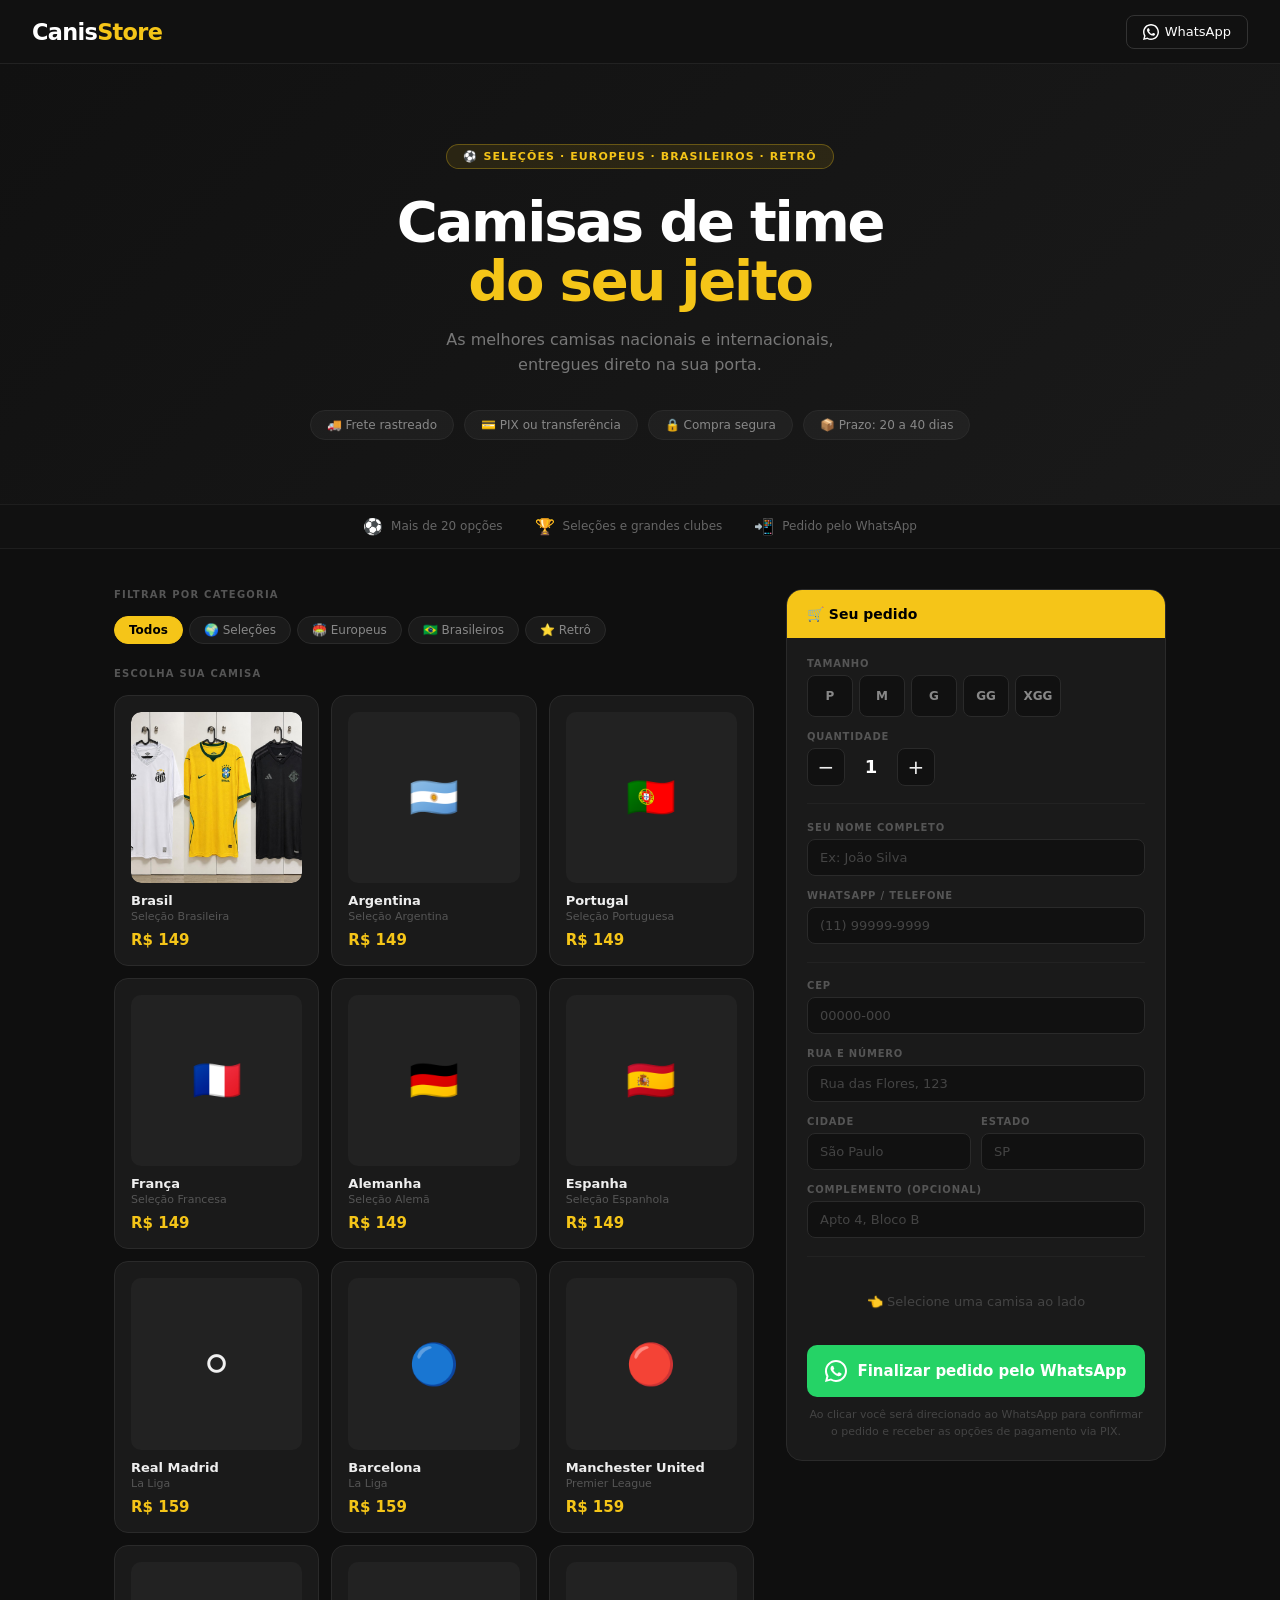
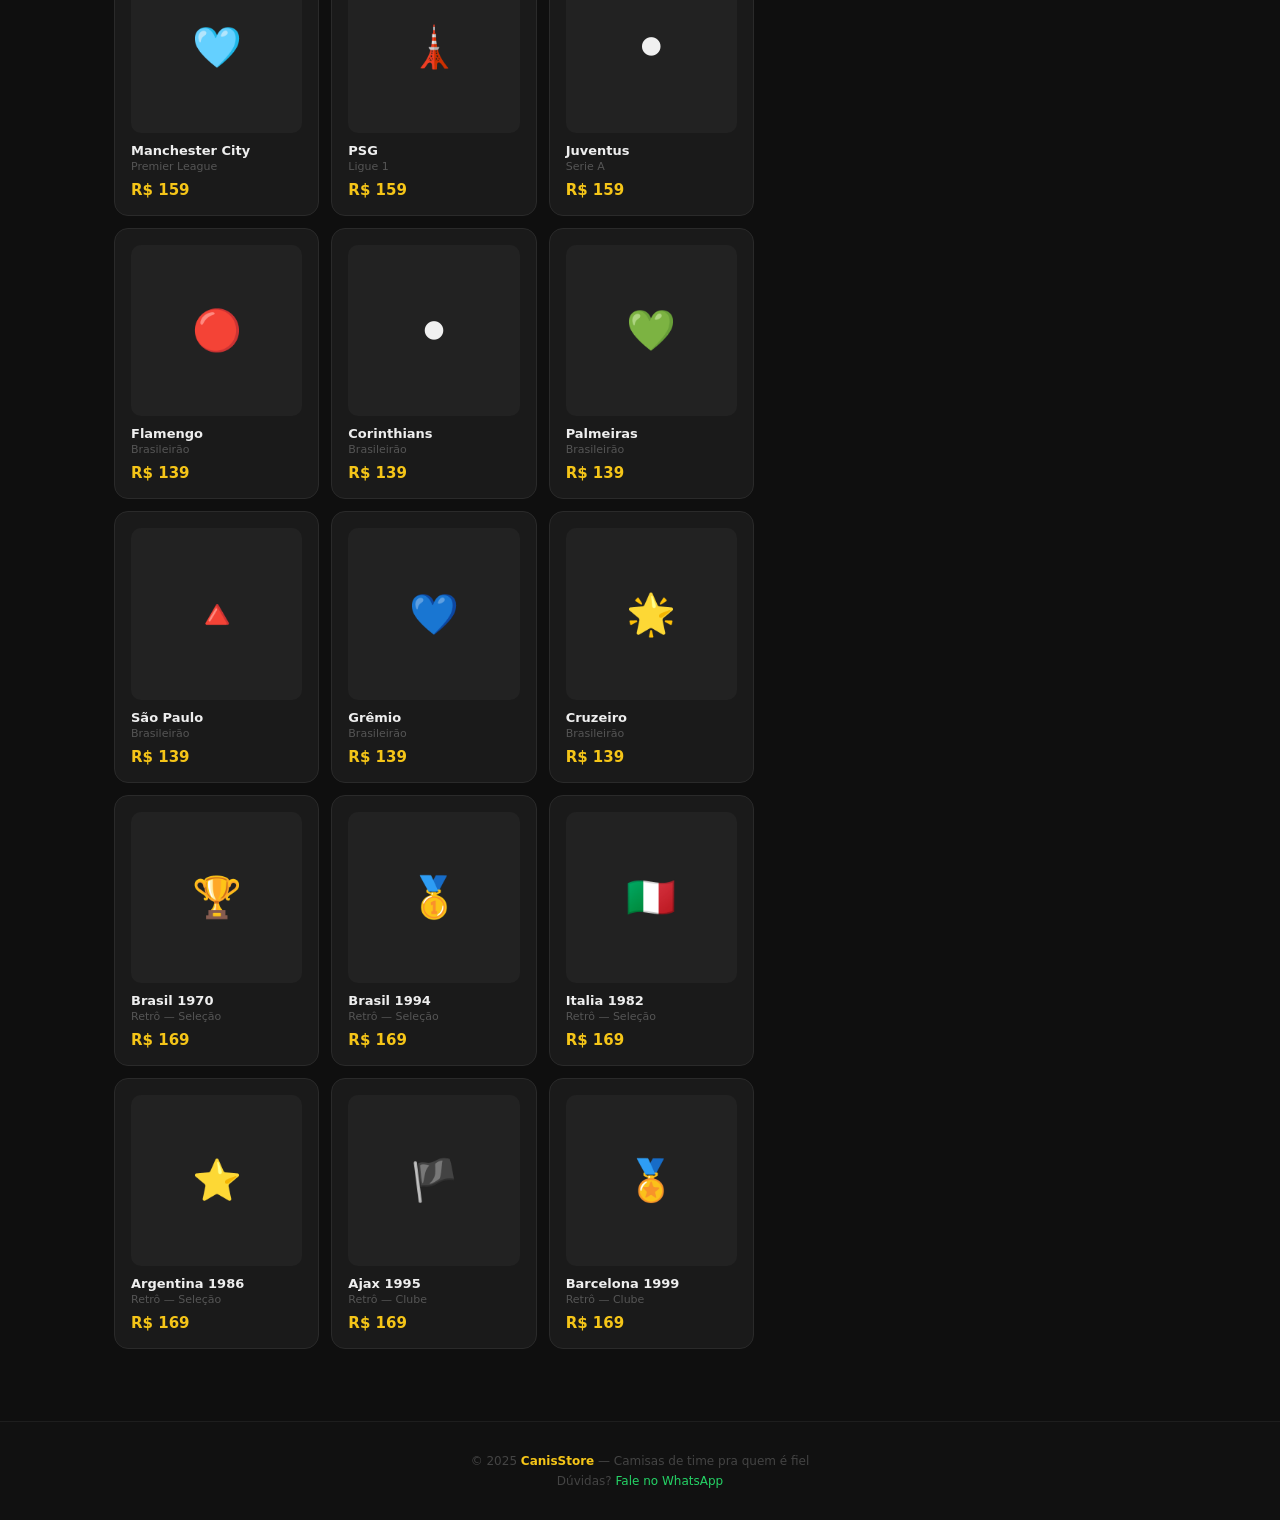
==== files/index.html @ b9d36388 "Add files via upload" ====
<!DOCTYPE html>
<html lang="pt-BR">
<head>
  <meta charset="UTF-8">
  <meta name="viewport" content="width=device-width, initial-scale=1.0">

  <!-- ✏️ TÍTULO DA PÁGINA (aparece na aba do navegador) -->
  <title>CanisStore — Camisas de Time</title>

  <link rel="stylesheet" href="style.css">
</head>
<body>

  <!-- ══════════════════════════════════════════════════════
       HEADER
       ✏️ Edite o nome da loja no .logo
  ══════════════════════════════════════════════════════ -->
  <header>
    <div class="logo">Canis<span>Store</span></div>
    <div class="header-right">
      <a class="cart-btn" href="https://wa.me/5511999999999" target="_blank">
        <!-- ✏️ Troque o número acima pelo seu WhatsApp -->
        <svg width="16" height="16" viewBox="0 0 24 24" fill="currentColor">
          <path d="M17.472 14.382c-.297-.149-1.758-.867-2.03-.967-.273-.099-.471-.148-.67.15-.197.297-.767.966-.94 1.164-.173.199-.347.223-.644.075-.297-.15-1.255-.463-2.39-1.475-.883-.788-1.48-1.761-1.653-2.059-.173-.297-.018-.458.13-.606.134-.133.298-.347.446-.52.149-.174.198-.298.298-.497.099-.198.05-.371-.025-.52-.075-.149-.669-1.612-.916-2.207-.242-.579-.487-.5-.669-.51-.173-.008-.371-.01-.57-.01-.198 0-.52.074-.792.372-.272.297-1.04 1.016-1.04 2.479 0 1.462 1.065 2.875 1.213 3.074.149.198 2.096 3.2 5.077 4.487.709.306 1.262.489 1.694.625.712.227 1.36.195 1.871.118.571-.085 1.758-.719 2.006-1.413.248-.694.248-1.289.173-1.413-.074-.124-.272-.198-.57-.347z"/>
          <path d="M12 0C5.373 0 0 5.373 0 12c0 2.123.554 4.122 1.524 5.855L0 24l6.335-1.54A11.945 11.945 0 0012 24c6.627 0 12-5.373 12-12S18.627 0 12 0zm0 21.818a9.8 9.8 0 01-5.007-1.375l-.36-.214-3.73.978.994-3.633-.235-.374A9.795 9.795 0 012.182 12C2.182 6.57 6.57 2.182 12 2.182S21.818 6.57 21.818 12 17.43 21.818 12 21.818z"/>
        </svg>
        WhatsApp
      </a>
    </div>
  </header>


  <!-- ══════════════════════════════════════════════════════
       HERO
       ✏️ Edite o título, subtítulo e os pills abaixo
  ══════════════════════════════════════════════════════ -->
  <section class="hero">
    <div class="hero-badge">⚽ Seleções · Europeus · Brasileiros · Retrô</div>
    <h1>Camisas de time<br><em>do seu jeito</em></h1>
    <p>As melhores camisas nacionais e internacionais, entregues direto na sua porta.</p>
    <div class="hero-pills">
      <div class="pill">🚚 Frete rastreado</div>
      <div class="pill">💳 PIX ou transferência</div>
      <div class="pill">🔒 Compra segura</div>
      <div class="pill">📦 Prazo: 20 a 40 dias</div>
    </div>
  </section>


  <!-- ══════════════════════════════════════════════════════
       INFO BAR
       ✏️ Edite os itens de destaque
  ══════════════════════════════════════════════════════ -->
  <div class="info-bar">
    <div class="info-item"><span class="icon">⚽</span> Mais de 20 opções</div>
    <div class="info-item"><span class="icon">🏆</span> Seleções e grandes clubes</div>
    <div class="info-item"><span class="icon">📲</span> Pedido pelo WhatsApp</div>
  </div>


  <!-- ══════════════════════════════════════════════════════
       MAIN — catálogo + formulário
  ══════════════════════════════════════════════════════ -->
  <div class="main">

    <!-- COLUNA ESQUERDA: catálogo -->
    <div class="catalog-col">

      <div class="section-label">Filtrar por categoria</div>
      <div class="filters">
        <button class="filter-btn active" onclick="filtrar('todos', this)">Todos</button>
        <button class="filter-btn" onclick="filtrar('selecao', this)">🌍 Seleções</button>
        <button class="filter-btn" onclick="filtrar('europeu', this)">🏟️ Europeus</button>
        <button class="filter-btn" onclick="filtrar('brasileiro', this)">🇧🇷 Brasileiros</button>
        <button class="filter-btn" onclick="filtrar('retro', this)">⭐ Retrô</button>
      </div>

      <div class="section-label">Escolha sua camisa</div>
      <div class="catalog" id="catalog">
        <!-- produtos renderizados pelo script.js -->
      </div>

    </div>

    <!-- COLUNA DIREITA: pedido -->
    <div class="sidebar">
      <div class="order-box" id="order-box">
        <div class="order-header">🛒 Seu pedido</div>
        <div class="order-body">

          <!-- notice produto selecionado -->
          <div class="selected-notice" id="selected-notice"></div>

          <!-- tamanho -->
          <div class="field">
            <label>Tamanho</label>
            <div class="sizes">
              <button class="size-btn" onclick="escolherTamanho('P', this)">P</button>
              <button class="size-btn" onclick="escolherTamanho('M', this)">M</button>
              <button class="size-btn" onclick="escolherTamanho('G', this)">G</button>
              <button class="size-btn" onclick="escolherTamanho('GG', this)">GG</button>
              <button class="size-btn" onclick="escolherTamanho('XGG', this)">XGG</button>
            </div>
          </div>

          <!-- quantidade -->
          <div class="field">
            <label>Quantidade</label>
            <div class="qty-row">
              <button class="qty-btn" onclick="mudarQtd(-1)">−</button>
              <span class="qty-num" id="qty-num">1</span>
              <button class="qty-btn" onclick="mudarQtd(1)">+</button>
            </div>
          </div>

          <div class="divider"></div>

          <!-- dados pessoais -->
          <div class="field">
            <label>Seu nome completo</label>
            <input type="text" id="nome" placeholder="Ex: João Silva">
          </div>

          <div class="field">
            <label>WhatsApp / Telefone</label>
            <input type="text" id="telefone" placeholder="(11) 99999-9999">
          </div>

          <div class="divider"></div>

          <!-- endereço -->
          <div class="field">
            <label>CEP</label>
            <input type="text" id="cep" placeholder="00000-000">
          </div>

          <div class="field">
            <label>Rua e número</label>
            <input type="text" id="rua" placeholder="Rua das Flores, 123">
          </div>

          <div class="field field-row">
            <div>
              <label>Cidade</label>
              <input type="text" id="cidade" placeholder="São Paulo">
            </div>
            <div>
              <label>Estado</label>
              <input type="text" id="estado" placeholder="SP">
            </div>
          </div>

          <div class="field">
            <label>Complemento (opcional)</label>
            <input type="text" id="complemento" placeholder="Apto 4, Bloco B">
          </div>

          <div class="divider"></div>

          <!-- resumo -->
          <div id="resumo">
            <div class="summary-empty">👈 Selecione uma camisa ao lado</div>
          </div>

          <!-- botão whatsapp -->
          <button class="whatsapp-btn" onclick="enviarWhatsApp()">
            <svg viewBox="0 0 24 24">
              <path d="M17.472 14.382c-.297-.149-1.758-.867-2.03-.967-.273-.099-.471-.148-.67.15-.197.297-.767.966-.94 1.164-.173.199-.347.223-.644.075-.297-.15-1.255-.463-2.39-1.475-.883-.788-1.48-1.761-1.653-2.059-.173-.297-.018-.458.13-.606.134-.133.298-.347.446-.52.149-.174.198-.298.298-.497.099-.198.05-.371-.025-.52-.075-.149-.669-1.612-.916-2.207-.242-.579-.487-.5-.669-.51-.173-.008-.371-.01-.57-.01-.198 0-.52.074-.792.372-.272.297-1.04 1.016-1.04 2.479 0 1.462 1.065 2.875 1.213 3.074.149.198 2.096 3.2 5.077 4.487.709.306 1.262.489 1.694.625.712.227 1.36.195 1.871.118.571-.085 1.758-.719 2.006-1.413.248-.694.248-1.289.173-1.413-.074-.124-.272-.198-.57-.347z"/>
              <path d="M12 0C5.373 0 0 5.373 0 12c0 2.123.554 4.122 1.524 5.855L0 24l6.335-1.54A11.945 11.945 0 0012 24c6.627 0 12-5.373 12-12S18.627 0 12 0zm0 21.818a9.8 9.8 0 01-5.007-1.375l-.36-.214-3.73.978.994-3.633-.235-.374A9.795 9.795 0 012.182 12C2.182 6.57 6.57 2.182 12 2.182S21.818 6.57 21.818 12 17.43 21.818 12 21.818z"/>
            </svg>
            Finalizar pedido pelo WhatsApp
          </button>

          <p class="disclaimer">
            Ao clicar você será direcionado ao WhatsApp para confirmar o pedido e receber as opções de pagamento via PIX.
          </p>

        </div>
      </div>
    </div>

  </div><!-- /main -->


  <!-- ══════════════════════════════════════════════════════
       FOOTER
       ✏️ Edite o nome e o número do WhatsApp
  ══════════════════════════════════════════════════════ -->
  <footer>
    <p>© 2025 <strong>CanisStore</strong> — Camisas de time pra quem é fiel</p>
    <p style="margin-top: 6px;">
      Dúvidas? <a href="https://wa.me/5511999999999" target="_blank">Fale no WhatsApp</a>
      <!-- ✏️ Troque o número acima pelo seu -->
    </p>
  </footer>

  <script src="script.js"></script>
</body>
</html>
---- files/style.css ----
/* ============================================================
   LOJA DE CAMISAS — style.css
   ============================================================ */

/* ── RESET & BASE ── */
*, *::before, *::after { box-sizing: border-box; margin: 0; padding: 0; }

body {
  font-family: 'Segoe UI', system-ui, -apple-system, sans-serif;
  background: #0f0f0f;
  color: #f0f0f0;
  min-height: 100vh;
}

a { text-decoration: none; color: inherit; }

/* ── HEADER ── */
header {
  background: #111;
  border-bottom: 1px solid #222;
  padding: 0 2rem;
  height: 64px;
  display: flex;
  align-items: center;
  justify-content: space-between;
  position: sticky;
  top: 0;
  z-index: 100;
}

.logo {
  font-size: 1.4rem;
  font-weight: 800;
  letter-spacing: -0.03em;
  color: #fff;
}

.logo span {
  /* ── COR DO DESTAQUE DO LOGO ── */
  color: #f5c518;
}

.header-right {
  display: flex;
  align-items: center;
  gap: 1rem;
}

.cart-btn {
  background: none;
  border: 1px solid #333;
  color: #fff;
  padding: 8px 16px;
  border-radius: 8px;
  font-size: 13px;
  cursor: pointer;
  display: flex;
  align-items: center;
  gap: 6px;
  font-family: inherit;
  transition: border-color 0.15s;
}
.cart-btn:hover { border-color: #555; }

.cart-count {
  background: #f5c518;
  color: #000;
  font-size: 11px;
  font-weight: 700;
  width: 18px;
  height: 18px;
  border-radius: 50%;
  display: flex;
  align-items: center;
  justify-content: center;
}

/* ── HERO ── */
.hero {
  /* ── COR DO FUNDO DO HERO ── */
  background: linear-gradient(135deg, #111 0%, #1a1a1a 100%);
  padding: 5rem 2rem 4rem;
  text-align: center;
  border-bottom: 1px solid #1e1e1e;
}

.hero-badge {
  display: inline-block;
  background: rgba(245, 197, 24, 0.1);
  border: 1px solid rgba(245, 197, 24, 0.3);
  color: #f5c518;
  font-size: 11px;
  font-weight: 700;
  padding: 5px 16px;
  border-radius: 20px;
  letter-spacing: 0.1em;
  text-transform: uppercase;
  margin-bottom: 1.5rem;
}

.hero h1 {
  font-size: clamp(2rem, 5vw, 3.5rem);
  font-weight: 900;
  line-height: 1.05;
  letter-spacing: -0.04em;
  margin-bottom: 1rem;
  color: #fff;
}

.hero h1 em {
  font-style: normal;
  /* ── COR DO DESTAQUE DO TÍTULO ── */
  color: #f5c518;
}

.hero p {
  color: #777;
  font-size: 1rem;
  max-width: 420px;
  margin: 0 auto 2rem;
  line-height: 1.6;
}

.hero-pills {
  display: flex;
  gap: 10px;
  justify-content: center;
  flex-wrap: wrap;
}

.pill {
  background: rgba(255,255,255,0.04);
  border: 1px solid #2a2a2a;
  color: #888;
  font-size: 12px;
  padding: 7px 16px;
  border-radius: 20px;
}

/* ── INFO BAR ── */
.info-bar {
  background: #111;
  border-bottom: 1px solid #1e1e1e;
  padding: 0.75rem 2rem;
  display: flex;
  gap: 2rem;
  justify-content: center;
  flex-wrap: wrap;
}

.info-item {
  display: flex;
  align-items: center;
  gap: 8px;
  font-size: 12px;
  color: #666;
  font-weight: 500;
}

.info-item .icon { font-size: 1rem; }

/* ── MAIN LAYOUT ── */
.main {
  max-width: 1100px;
  margin: 0 auto;
  padding: 2.5rem 1.5rem;
  display: grid;
  grid-template-columns: 1fr 380px;
  gap: 2rem;
  align-items: start;
}

@media (max-width: 820px) {
  .main {
    grid-template-columns: 1fr;
  }
  .sidebar {
    order: -1;
  }
}

/* ── SECTION LABEL ── */
.section-label {
  font-size: 10px;
  font-weight: 700;
  color: #555;
  letter-spacing: 0.12em;
  text-transform: uppercase;
  margin-bottom: 1rem;
}

/* ── FILTROS ── */
.filters {
  display: flex;
  gap: 6px;
  flex-wrap: wrap;
  margin-bottom: 1.5rem;
}

.filter-btn {
  background: #1a1a1a;
  border: 1px solid #2a2a2a;
  color: #888;
  font-size: 12px;
  font-weight: 500;
  padding: 6px 14px;
  border-radius: 20px;
  cursor: pointer;
  font-family: inherit;
  transition: all 0.15s;
}

.filter-btn:hover { border-color: #444; color: #ccc; }

.filter-btn.active {
  background: #f5c518;
  color: #000;
  border-color: #f5c518;
  font-weight: 700;
}

/* ── CATÁLOGO ── */
.catalog {
  display: grid;
  grid-template-columns: repeat(auto-fill, minmax(160px, 1fr));
  gap: 12px;
}

.shirt-card {
  background: #1a1a1a;
  border: 1px solid #2a2a2a;
  border-radius: 14px;
  padding: 1rem;
  cursor: pointer;
  transition: all 0.15s;
  position: relative;
  user-select: none;
}

.shirt-card:hover {
  border-color: #444;
  transform: translateY(-2px);
  box-shadow: 0 8px 24px rgba(0,0,0,0.4);
}

.shirt-card.selected {
  border: 2px solid #f5c518;
  background: #1e1c14;
}

.shirt-img {
  width: 100%;
  aspect-ratio: 1;
  border-radius: 10px;
  overflow: hidden;
  background: #222;
  margin-bottom: 10px;
  display: flex;
  align-items: center;
  justify-content: center;
  font-size: 2.5rem;
}

.shirt-img img {
  width: 100%;
  height: 100%;
  object-fit: cover;
  border-radius: 10px;
  display: block;
}

.check-badge {
  position: absolute;
  top: 10px;
  right: 10px;
  background: #f5c518;
  color: #000;
  width: 22px;
  height: 22px;
  border-radius: 50%;
  font-size: 12px;
  font-weight: 700;
  display: none;
  align-items: center;
  justify-content: center;
}

.shirt-card.selected .check-badge {
  display: flex;
}

.shirt-name {
  font-size: 13px;
  font-weight: 700;
  color: #eee;
  margin-bottom: 2px;
}

.shirt-league {
  font-size: 11px;
  color: #555;
  margin-bottom: 8px;
}

.shirt-price {
  font-size: 15px;
  font-weight: 800;
  color: #f5c518;
}

/* ── SIDEBAR ── */
.sidebar {
  position: sticky;
  top: 80px;
}

.order-box {
  background: #1a1a1a;
  border: 1px solid #2a2a2a;
  border-radius: 16px;
  overflow: hidden;
}

.order-header {
  background: #f5c518;
  color: #000;
  padding: 1rem 1.25rem;
  font-size: 14px;
  font-weight: 800;
  display: flex;
  align-items: center;
  gap: 8px;
}

.order-body { padding: 1.25rem; }

/* ── FORM ── */
.field {
  margin-bottom: 14px;
}

.field label {
  display: block;
  font-size: 10px;
  font-weight: 700;
  color: #555;
  text-transform: uppercase;
  letter-spacing: 0.08em;
  margin-bottom: 6px;
}

.field input {
  width: 100%;
  padding: 10px 12px;
  background: #111;
  border: 1px solid #2a2a2a;
  border-radius: 8px;
  color: #eee;
  font-size: 13px;
  font-family: inherit;
  transition: border-color 0.15s;
}

.field input:focus {
  outline: none;
  border-color: #f5c518;
}

.field input::placeholder { color: #444; }

.field-row {
  display: grid;
  grid-template-columns: 1fr 1fr;
  gap: 10px;
}

/* ── TAMANHOS ── */
.sizes {
  display: flex;
  gap: 6px;
  flex-wrap: wrap;
}

.size-btn {
  background: #111;
  border: 1px solid #2a2a2a;
  color: #888;
  font-size: 12px;
  font-weight: 700;
  width: 46px;
  height: 42px;
  border-radius: 8px;
  cursor: pointer;
  font-family: inherit;
  transition: all 0.15s;
  display: flex;
  align-items: center;
  justify-content: center;
}

.size-btn:hover { border-color: #555; color: #ccc; }

.size-btn.active {
  background: #f5c518;
  color: #000;
  border-color: #f5c518;
}

/* ── QUANTIDADE ── */
.qty-row {
  display: flex;
  align-items: center;
  gap: 14px;
}

.qty-btn {
  background: #111;
  border: 1px solid #2a2a2a;
  color: #eee;
  width: 38px;
  height: 38px;
  border-radius: 8px;
  font-size: 20px;
  cursor: pointer;
  font-family: inherit;
  display: flex;
  align-items: center;
  justify-content: center;
  transition: all 0.15s;
  line-height: 1;
}

.qty-btn:hover { border-color: #555; }

.qty-num {
  font-size: 18px;
  font-weight: 700;
  min-width: 24px;
  text-align: center;
  color: #fff;
}

/* ── DIVIDER ── */
.divider {
  height: 1px;
  background: #222;
  margin: 1.1rem 0;
}

/* ── RESUMO ── */
.summary-empty {
  text-align: center;
  color: #444;
  font-size: 13px;
  padding: 1.25rem 0;
}

.summary-row {
  display: flex;
  justify-content: space-between;
  align-items: center;
  font-size: 13px;
  color: #666;
  margin-bottom: 8px;
}

.summary-row span:last-child { color: #aaa; }

.summary-row.total {
  font-size: 16px;
  font-weight: 800;
  color: #fff;
  border-top: 1px solid #222;
  padding-top: 10px;
  margin-top: 6px;
}

.summary-row.total span:last-child { color: #f5c518; }

/* ── BOTÃO WHATSAPP ── */
.whatsapp-btn {
  width: 100%;
  padding: 15px;
  background: #25D366;
  color: #fff;
  border: none;
  border-radius: 10px;
  font-size: 15px;
  font-weight: 700;
  cursor: pointer;
  font-family: inherit;
  display: flex;
  align-items: center;
  justify-content: center;
  gap: 10px;
  transition: all 0.15s;
  margin-top: 1rem;
}

.whatsapp-btn:hover { background: #1ebe5d; }
.whatsapp-btn:active { transform: scale(0.98); }

.whatsapp-btn svg {
  width: 22px;
  height: 22px;
  fill: #fff;
  flex-shrink: 0;
}

.disclaimer {
  font-size: 11px;
  color: #444;
  text-align: center;
  margin-top: 10px;
  line-height: 1.5;
}

/* ── NOTICE PRODUTO SELECIONADO ── */
.selected-notice {
  background: rgba(245, 197, 24, 0.08);
  border: 1px solid rgba(245, 197, 24, 0.2);
  border-radius: 8px;
  padding: 10px 12px;
  font-size: 12px;
  color: #f5c518;
  margin-bottom: 1rem;
  display: none;
}

.selected-notice.visible { display: block; }

/* ── FOOTER ── */
footer {
  background: #111;
  border-top: 1px solid #1e1e1e;
  padding: 2rem;
  text-align: center;
  color: #444;
  font-size: 12px;
  margin-top: 2rem;
}

footer strong { color: #f5c518; }

footer a { color: #25D366; }
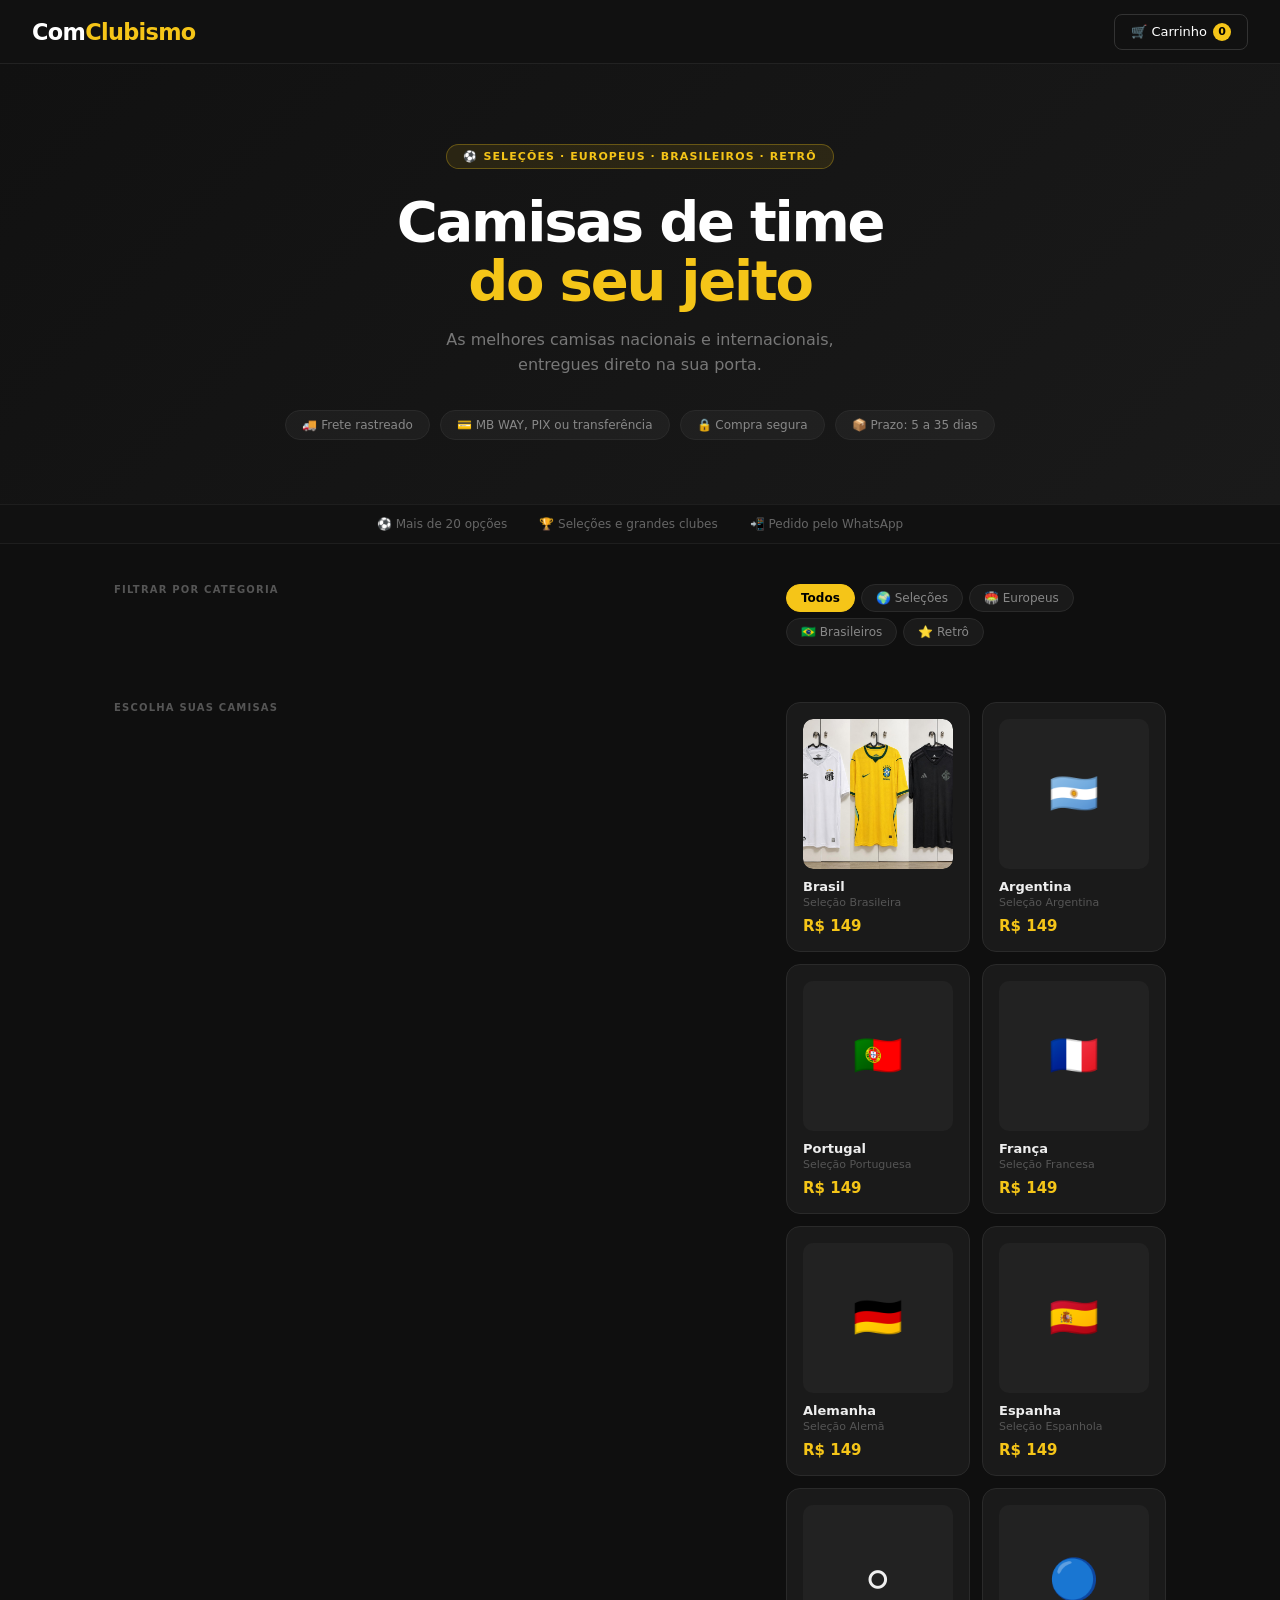
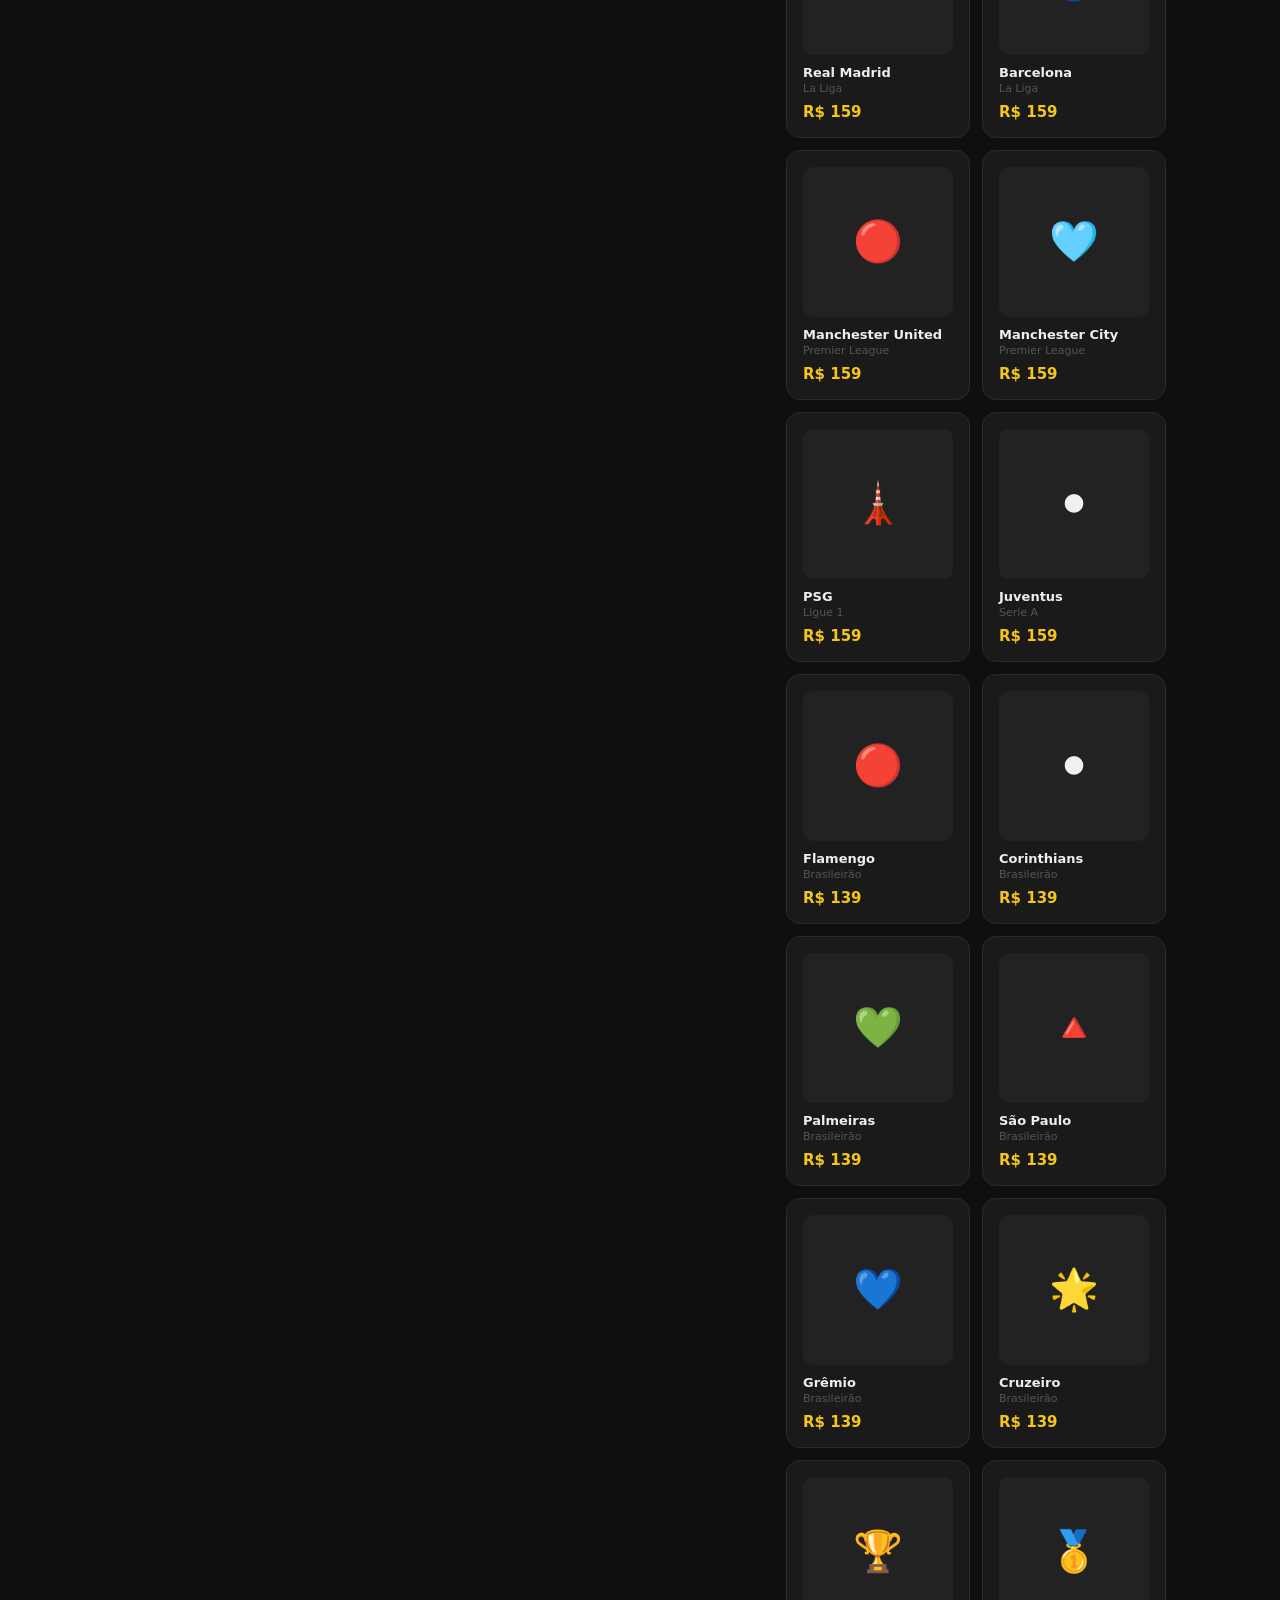
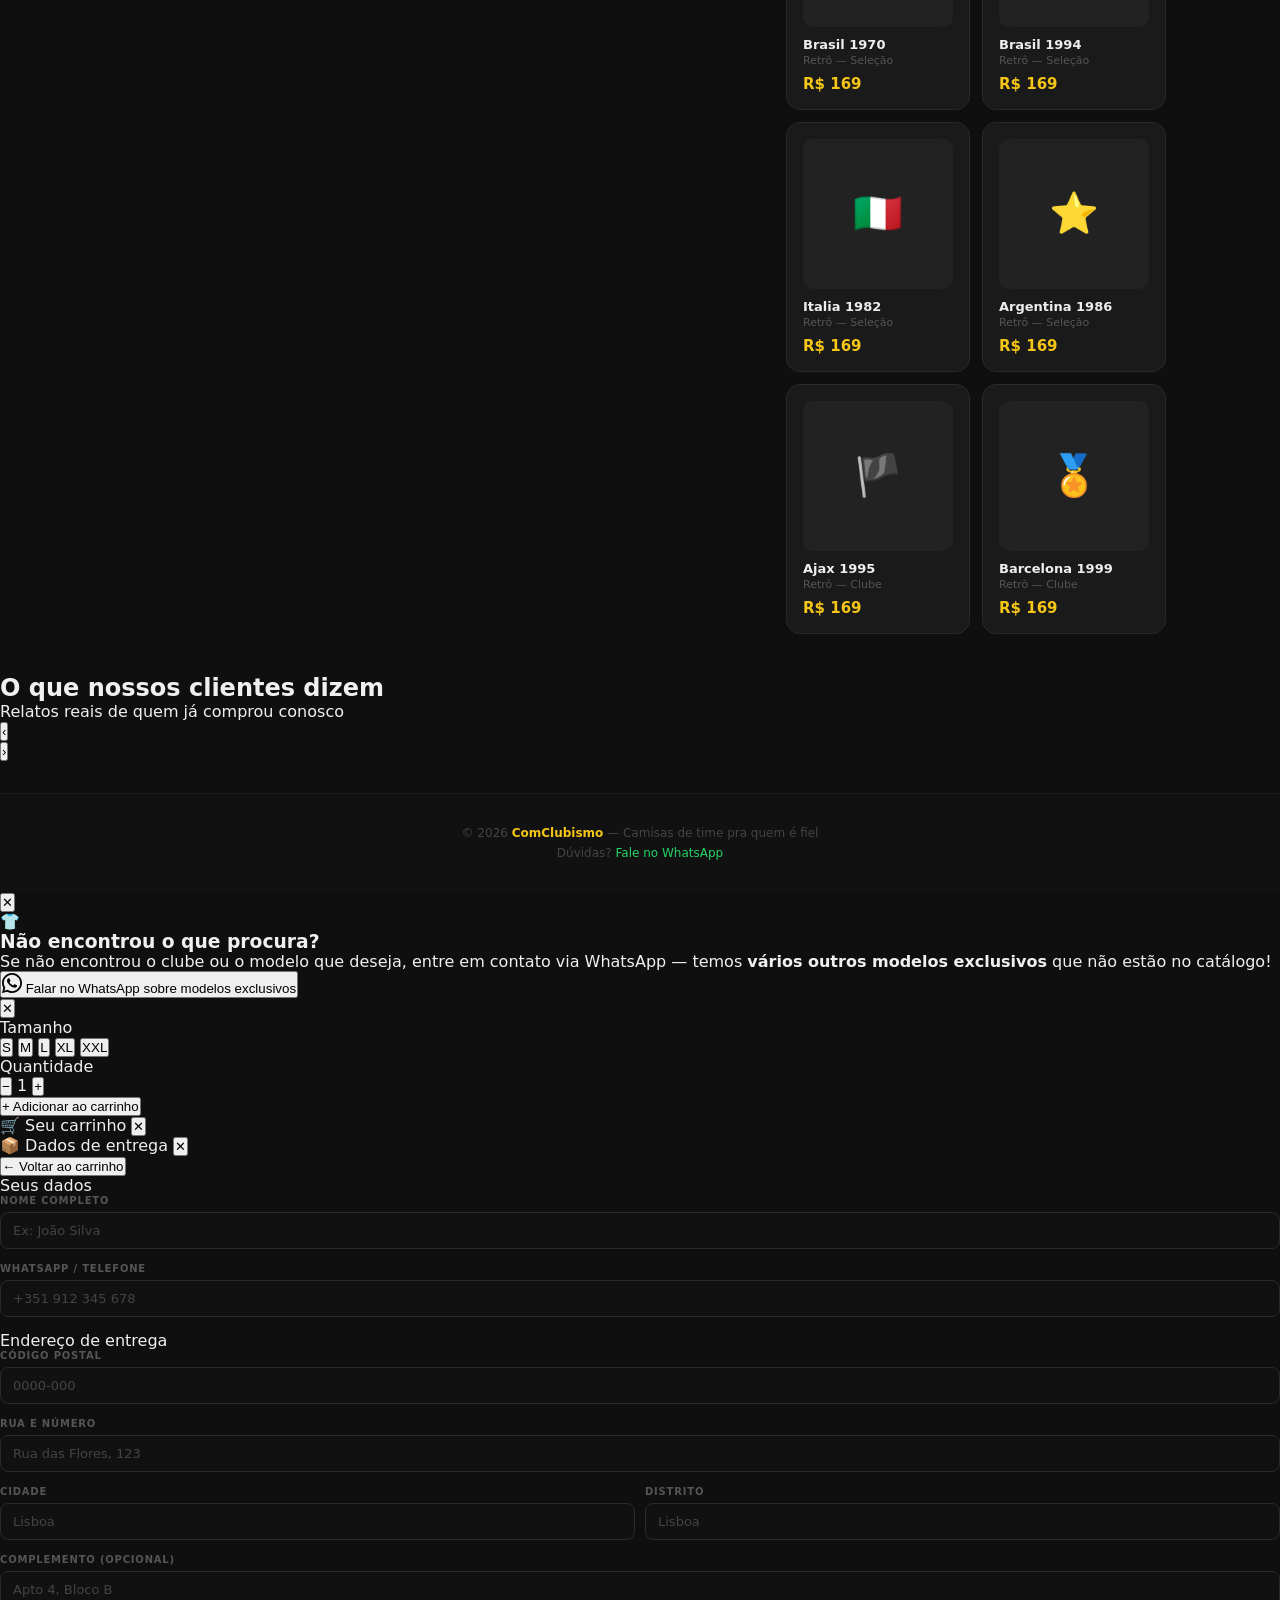
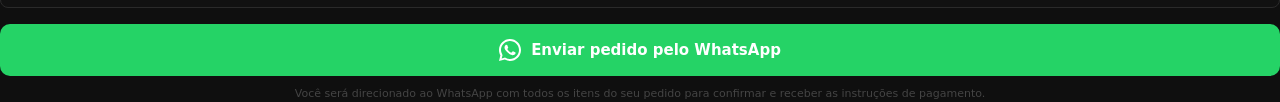
==== commit 054064d6: "4 alteracoes" ====
--- a/files/index.html
+++ b/files/index.html
@@ -3,196 +3,240 @@
 <head>
   <meta charset="UTF-8">
   <meta name="viewport" content="width=device-width, initial-scale=1.0">
-
-  <!-- ✏️ TÍTULO DA PÁGINA (aparece na aba do navegador) -->
-  <title>CanisStore — Camisas de Time</title>
-
+  <title>ComClubismo — Camisas de Time</title> <!-- ✏️ nome da aba -->
   <link rel="stylesheet" href="style.css">
 </head>
 <body>
 
-  <!-- ══════════════════════════════════════════════════════
-       HEADER
-       ✏️ Edite o nome da loja no .logo
-  ══════════════════════════════════════════════════════ -->
+  <!-- ── HEADER ── -->
   <header>
-    <div class="logo">Canis<span>Store</span></div>
-    <div class="header-right">
-      <a class="cart-btn" href="https://wa.me/5511999999999" target="_blank">
-        <!-- ✏️ Troque o número acima pelo seu WhatsApp -->
-        <svg width="16" height="16" viewBox="0 0 24 24" fill="currentColor">
+    <div class="logo">Com<span>Clubismo</span></div> <!-- ✏️ nome da loja -->
+    <button class="cart-btn" onclick="abrirCarrinho()">
+      🛒 Carrinho
+      <span class="cart-count" id="cart-count">0</span>
+    </button>
+  </header>
+
+
+  <!-- ════════════════════════════════════════════════════════
+       ALTERAÇÃO 1: BANNER HERO COM IMAGEM DE FUNDO
+       ✏️ A imagem "imagens/capa.png" é usada como fundo.
+          Para trocar, edite a linha background-image no style.css
+          procurando por ".hero" e alterando o caminho da imagem.
+  ════════════════════════════════════════════════════════════ -->
+  <section class="hero">
+    <div class="hero-overlay"></div> <!-- escurecimento sobre a imagem -->
+    <div class="hero-content">
+      <div class="hero-badge">⚽ Seleções · Europeus · Brasileiros · Retrô</div>
+      <h1>Camisas de time<br><em>do seu jeito</em></h1>
+      <p>As melhores camisas nacionais e internacionais, entregues direto na sua porta.</p>
+      <div class="hero-pills">
+        <div class="pill">🚚 Frete rastreado</div>
+        <div class="pill">💳 MB WAY, PIX ou transferência</div>
+        <div class="pill">🔒 Compra segura</div>
+        <div class="pill">📦 Prazo: 5 a 35 dias</div>
+      </div>
+    </div>
+  </section>
+
+
+  <!-- ── INFO BAR ── -->
+  <div class="info-bar">
+    <div class="info-item">⚽ Mais de 20 opções</div>
+    <div class="info-item">🏆 Seleções e grandes clubes</div>
+    <div class="info-item">📲 Pedido pelo WhatsApp</div>
+  </div>
+
+
+  <!-- ── CATÁLOGO ── -->
+  <div class="main">
+    <div class="section-label">Filtrar por categoria</div>
+    <div class="filters">
+      <button class="filter-btn active" onclick="filtrar('todos', this)">Todos</button>
+      <button class="filter-btn" onclick="filtrar('selecao', this)">🌍 Seleções</button>
+      <button class="filter-btn" onclick="filtrar('europeu', this)">🏟️ Europeus</button>
+      <button class="filter-btn" onclick="filtrar('brasileiro', this)">🇧🇷 Brasileiros</button>
+      <button class="filter-btn" onclick="filtrar('retro', this)">⭐ Retrô</button>
+    </div>
+    <div class="section-label">Escolha suas camisas</div>
+    <div class="catalog" id="catalog"></div>
+  </div>
+
+
+  <!-- ════════════════════════════════════════════════════════
+       ALTERAÇÃO 4: RODAPÉ COM DEPOIMENTOS EM CARROSSEL
+       ✏️ Os depoimentos são editados no script.js,
+          no array DEPOIMENTOS no topo do arquivo.
+          Para adicionar fotos dos clientes, coloque-as em
+          uma pasta "clientes/" e aponte o caminho no campo "img".
+  ════════════════════════════════════════════════════════════ -->
+  <section class="depoimentos">
+    <div class="depo-header">
+      <h2>O que nossos clientes dizem</h2>
+      <p>Relatos reais de quem já comprou conosco</p>
+    </div>
+    <div class="depo-carrossel">
+      <button class="depo-arrow depo-arrow-left" onclick="mudarDepo(-1)">&#8249;</button>
+      <div class="depo-track" id="depo-track"></div>
+      <button class="depo-arrow depo-arrow-right" onclick="mudarDepo(1)">&#8250;</button>
+    </div>
+    <div class="depo-dots" id="depo-dots"></div>
+  </section>
+
+
+  <!-- ── FOOTER ── -->
+  <footer>
+    <p>© 2026 <strong>ComClubismo</strong> — Camisas de time pra quem é fiel</p>
+    <p style="margin-top:6px;">Dúvidas? <a href="https://wa.me/351932144202" target="_blank">Fale no WhatsApp</a></p>
+  </footer>
+
+
+  <!-- ════════════════════════════════════════════════════════
+       OVERLAY (fundo escuro dos modais e drawers)
+  ════════════════════════════════════════════════════════════ -->
+  <div class="overlay" id="cart-overlay"></div>
+
+
+  <!-- ════════════════════════════════════════════════════════
+       ALTERAÇÃO 2: POP-UP AUTOMÁTICO (aparece após 10s)
+       ✏️ Edite o texto aqui mesmo no HTML abaixo.
+          O botão chama irParaWhatsAppPopup() no script.js
+          onde você pode editar a mensagem pré-preenchida.
+  ════════════════════════════════════════════════════════════ -->
+  <div class="popup-overlay" id="popup-promo">
+    <div class="popup-box">
+      <button class="popup-close" onclick="fecharPopup()">✕</button>
+      <div class="popup-icon">👕</div>
+      <!-- ✏️ Edite o título do pop-up -->
+      <h3 class="popup-titulo">Não encontrou o que procura?</h3>
+      <!-- ✏️ Edite o texto do pop-up -->
+      <p class="popup-texto">
+        Se não encontrou o clube ou o modelo que deseja, entre em contato via WhatsApp —
+        temos <strong>vários outros modelos exclusivos</strong> que não estão no catálogo!
+      </p>
+      <!-- ✏️ Edite o texto do botão -->
+      <button class="popup-btn-whats" onclick="irParaWhatsAppPopup()">
+        <svg viewBox="0 0 24 24" fill="currentColor" width="20" height="20">
           <path d="M17.472 14.382c-.297-.149-1.758-.867-2.03-.967-.273-.099-.471-.148-.67.15-.197.297-.767.966-.94 1.164-.173.199-.347.223-.644.075-.297-.15-1.255-.463-2.39-1.475-.883-.788-1.48-1.761-1.653-2.059-.173-.297-.018-.458.13-.606.134-.133.298-.347.446-.52.149-.174.198-.298.298-.497.099-.198.05-.371-.025-.52-.075-.149-.669-1.612-.916-2.207-.242-.579-.487-.5-.669-.51-.173-.008-.371-.01-.57-.01-.198 0-.52.074-.792.372-.272.297-1.04 1.016-1.04 2.479 0 1.462 1.065 2.875 1.213 3.074.149.198 2.096 3.2 5.077 4.487.709.306 1.262.489 1.694.625.712.227 1.36.195 1.871.118.571-.085 1.758-.719 2.006-1.413.248-.694.248-1.289.173-1.413-.074-.124-.272-.198-.57-.347z"/>
           <path d="M12 0C5.373 0 0 5.373 0 12c0 2.123.554 4.122 1.524 5.855L0 24l6.335-1.54A11.945 11.945 0 0012 24c6.627 0 12-5.373 12-12S18.627 0 12 0zm0 21.818a9.8 9.8 0 01-5.007-1.375l-.36-.214-3.73.978.994-3.633-.235-.374A9.795 9.795 0 012.182 12C2.182 6.57 6.57 2.182 12 2.182S21.818 6.57 21.818 12 17.43 21.818 12 21.818z"/>
         </svg>
-        WhatsApp
-      </a>
-    </div>
-  </header>
-
-
-  <!-- ══════════════════════════════════════════════════════
-       HERO
-       ✏️ Edite o título, subtítulo e os pills abaixo
-  ══════════════════════════════════════════════════════ -->
-  <section class="hero">
-    <div class="hero-badge">⚽ Seleções · Europeus · Brasileiros · Retrô</div>
-    <h1>Camisas de time<br><em>do seu jeito</em></h1>
-    <p>As melhores camisas nacionais e internacionais, entregues direto na sua porta.</p>
-    <div class="hero-pills">
-      <div class="pill">🚚 Frete rastreado</div>
-      <div class="pill">💳 PIX ou transferência</div>
-      <div class="pill">🔒 Compra segura</div>
-      <div class="pill">📦 Prazo: 20 a 40 dias</div>
-    </div>
-  </section>
-
-
-  <!-- ══════════════════════════════════════════════════════
-       INFO BAR
-       ✏️ Edite os itens de destaque
-  ══════════════════════════════════════════════════════ -->
-  <div class="info-bar">
-    <div class="info-item"><span class="icon">⚽</span> Mais de 20 opções</div>
-    <div class="info-item"><span class="icon">🏆</span> Seleções e grandes clubes</div>
-    <div class="info-item"><span class="icon">📲</span> Pedido pelo WhatsApp</div>
-  </div>
-
-
-  <!-- ══════════════════════════════════════════════════════
-       MAIN — catálogo + formulário
-  ══════════════════════════════════════════════════════ -->
-  <div class="main">
-
-    <!-- COLUNA ESQUERDA: catálogo -->
-    <div class="catalog-col">
-
-      <div class="section-label">Filtrar por categoria</div>
-      <div class="filters">
-        <button class="filter-btn active" onclick="filtrar('todos', this)">Todos</button>
-        <button class="filter-btn" onclick="filtrar('selecao', this)">🌍 Seleções</button>
-        <button class="filter-btn" onclick="filtrar('europeu', this)">🏟️ Europeus</button>
-        <button class="filter-btn" onclick="filtrar('brasileiro', this)">🇧🇷 Brasileiros</button>
-        <button class="filter-btn" onclick="filtrar('retro', this)">⭐ Retrô</button>
-      </div>
-
-      <div class="section-label">Escolha sua camisa</div>
-      <div class="catalog" id="catalog">
-        <!-- produtos renderizados pelo script.js -->
-      </div>
-
-    </div>
-
-    <!-- COLUNA DIREITA: pedido -->
-    <div class="sidebar">
-      <div class="order-box" id="order-box">
-        <div class="order-header">🛒 Seu pedido</div>
-        <div class="order-body">
-
-          <!-- notice produto selecionado -->
-          <div class="selected-notice" id="selected-notice"></div>
-
-          <!-- tamanho -->
-          <div class="field">
-            <label>Tamanho</label>
-            <div class="sizes">
-              <button class="size-btn" onclick="escolherTamanho('P', this)">P</button>
-              <button class="size-btn" onclick="escolherTamanho('M', this)">M</button>
-              <button class="size-btn" onclick="escolherTamanho('G', this)">G</button>
-              <button class="size-btn" onclick="escolherTamanho('GG', this)">GG</button>
-              <button class="size-btn" onclick="escolherTamanho('XGG', this)">XGG</button>
-            </div>
-          </div>
-
-          <!-- quantidade -->
-          <div class="field">
-            <label>Quantidade</label>
-            <div class="qty-row">
-              <button class="qty-btn" onclick="mudarQtd(-1)">−</button>
-              <span class="qty-num" id="qty-num">1</span>
-              <button class="qty-btn" onclick="mudarQtd(1)">+</button>
-            </div>
-          </div>
-
-          <div class="divider"></div>
-
-          <!-- dados pessoais -->
-          <div class="field">
-            <label>Seu nome completo</label>
-            <input type="text" id="nome" placeholder="Ex: João Silva">
-          </div>
-
-          <div class="field">
-            <label>WhatsApp / Telefone</label>
-            <input type="text" id="telefone" placeholder="(11) 99999-9999">
-          </div>
-
-          <div class="divider"></div>
-
-          <!-- endereço -->
-          <div class="field">
-            <label>CEP</label>
-            <input type="text" id="cep" placeholder="00000-000">
-          </div>
-
-          <div class="field">
-            <label>Rua e número</label>
-            <input type="text" id="rua" placeholder="Rua das Flores, 123">
-          </div>
-
-          <div class="field field-row">
-            <div>
-              <label>Cidade</label>
-              <input type="text" id="cidade" placeholder="São Paulo">
-            </div>
-            <div>
-              <label>Estado</label>
-              <input type="text" id="estado" placeholder="SP">
-            </div>
-          </div>
-
-          <div class="field">
-            <label>Complemento (opcional)</label>
-            <input type="text" id="complemento" placeholder="Apto 4, Bloco B">
-          </div>
-
-          <div class="divider"></div>
-
-          <!-- resumo -->
-          <div id="resumo">
-            <div class="summary-empty">👈 Selecione uma camisa ao lado</div>
-          </div>
-
-          <!-- botão whatsapp -->
-          <button class="whatsapp-btn" onclick="enviarWhatsApp()">
-            <svg viewBox="0 0 24 24">
-              <path d="M17.472 14.382c-.297-.149-1.758-.867-2.03-.967-.273-.099-.471-.148-.67.15-.197.297-.767.966-.94 1.164-.173.199-.347.223-.644.075-.297-.15-1.255-.463-2.39-1.475-.883-.788-1.48-1.761-1.653-2.059-.173-.297-.018-.458.13-.606.134-.133.298-.347.446-.52.149-.174.198-.298.298-.497.099-.198.05-.371-.025-.52-.075-.149-.669-1.612-.916-2.207-.242-.579-.487-.5-.669-.51-.173-.008-.371-.01-.57-.01-.198 0-.52.074-.792.372-.272.297-1.04 1.016-1.04 2.479 0 1.462 1.065 2.875 1.213 3.074.149.198 2.096 3.2 5.077 4.487.709.306 1.262.489 1.694.625.712.227 1.36.195 1.871.118.571-.085 1.758-.719 2.006-1.413.248-.694.248-1.289.173-1.413-.074-.124-.272-.198-.57-.347z"/>
-              <path d="M12 0C5.373 0 0 5.373 0 12c0 2.123.554 4.122 1.524 5.855L0 24l6.335-1.54A11.945 11.945 0 0012 24c6.627 0 12-5.373 12-12S18.627 0 12 0zm0 21.818a9.8 9.8 0 01-5.007-1.375l-.36-.214-3.73.978.994-3.633-.235-.374A9.795 9.795 0 012.182 12C2.182 6.57 6.57 2.182 12 2.182S21.818 6.57 21.818 12 17.43 21.818 12 21.818z"/>
-            </svg>
-            Finalizar pedido pelo WhatsApp
-          </button>
-
-          <p class="disclaimer">
-            Ao clicar você será direcionado ao WhatsApp para confirmar o pedido e receber as opções de pagamento via PIX.
-          </p>
-
+        Falar no WhatsApp sobre modelos exclusivos
+      </button>
+    </div>
+  </div>
+
+
+  <!-- ════════════════════════════════════════════════════════
+       ALTERAÇÃO 3: MODAL COM CARROSSEL DE IMAGENS
+       O carrossel é gerado automaticamente pelo script.js.
+       Para adicionar fotos a um produto, edite o array "imgs"
+       de cada produto no script.js.
+  ════════════════════════════════════════════════════════════ -->
+  <div class="modal" id="modal">
+    <div class="modal-box">
+      <button class="modal-close" onclick="fecharModal()">✕</button>
+
+      <!-- carrossel renderizado pelo JS -->
+      <div id="modal-carrossel"></div>
+
+      <div class="modal-nome" id="modal-nome"></div>
+      <div class="modal-liga" id="modal-liga"></div>
+      <div class="modal-preco" id="modal-preco"></div>
+
+      <div class="modal-label">Tamanho</div>
+      <div class="modal-sizes">
+        <button class="modal-size-btn" onclick="modalEscolherTamanho('S', this)">S</button>
+        <button class="modal-size-btn" onclick="modalEscolherTamanho('M', this)">M</button>
+        <button class="modal-size-btn" onclick="modalEscolherTamanho('L', this)">L</button>
+        <button class="modal-size-btn" onclick="modalEscolherTamanho('XL', this)">XL</button>
+        <button class="modal-size-btn" onclick="modalEscolherTamanho('XXL', this)">XXL</button>
+      </div>
+
+      <div class="modal-label">Quantidade</div>
+      <div class="modal-qty-row">
+        <button class="modal-qty-btn" onclick="modalMudarQtd(-1)">−</button>
+        <span class="modal-qty-num" id="modal-qty-num">1</span>
+        <button class="modal-qty-btn" onclick="modalMudarQtd(1)">+</button>
+      </div>
+
+      <button class="modal-add-btn" onclick="adicionarAoCarrinho()">+ Adicionar ao carrinho</button>
+    </div>
+  </div>
+
+
+  <!-- ── DRAWER CARRINHO ── -->
+  <div class="drawer" id="cart-drawer">
+    <div class="drawer-header">
+      <span>🛒 Seu carrinho</span>
+      <button class="drawer-close" onclick="fecharCarrinho()">✕</button>
+    </div>
+    <div class="drawer-body">
+      <div id="cart-items"></div>
+      <div id="cart-total-row" style="display:none;"></div>
+    </div>
+    <div class="drawer-footer">
+      <button class="btn-finalizar" id="btn-finalizar" onclick="abrirCheckout()" style="display:none;">
+        <svg viewBox="0 0 24 24" width="22" height="22" fill="#fff"><path d="M17.472 14.382c-.297-.149-1.758-.867-2.03-.967-.273-.099-.471-.148-.67.15-.197.297-.767.966-.94 1.164-.173.199-.347.223-.644.075-.297-.15-1.255-.463-2.39-1.475-.883-.788-1.48-1.761-1.653-2.059-.173-.297-.018-.458.13-.606.134-.133.298-.347.446-.52.149-.174.198-.298.298-.497.099-.198.05-.371-.025-.52-.075-.149-.669-1.612-.916-2.207-.242-.579-.487-.5-.669-.51-.173-.008-.371-.01-.57-.01-.198 0-.52.074-.792.372-.272.297-1.04 1.016-1.04 2.479 0 1.462 1.065 2.875 1.213 3.074.149.198 2.096 3.2 5.077 4.487.709.306 1.262.489 1.694.625.712.227 1.36.195 1.871.118.571-.085 1.758-.719 2.006-1.413.248-.694.248-1.289.173-1.413-.074-.124-.272-.198-.57-.347z"/><path d="M12 0C5.373 0 0 5.373 0 12c0 2.123.554 4.122 1.524 5.855L0 24l6.335-1.54A11.945 11.945 0 0012 24c6.627 0 12-5.373 12-12S18.627 0 12 0zm0 21.818a9.8 9.8 0 01-5.007-1.375l-.36-.214-3.73.978.994-3.633-.235-.374A9.795 9.795 0 012.182 12C2.182 6.57 6.57 2.182 12 2.182S21.818 6.57 21.818 12 17.43 21.818 12 21.818z"/></svg>
+        Finalizar pedido
+      </button>
+    </div>
+  </div>
+
+
+  <!-- ── DRAWER CHECKOUT ── -->
+  <div class="checkout-drawer" id="checkout-drawer">
+    <div class="drawer-header">
+      <span>📦 Dados de entrega</span>
+      <button class="drawer-close" onclick="fecharCheckout()">✕</button>
+    </div>
+    <div class="checkout-body">
+      <button class="back-btn" onclick="voltarParaCarrinho()">← Voltar ao carrinho</button>
+
+      <div class="section-title-small">Seus dados</div>
+      <div class="field">
+        <label>Nome completo</label>
+        <input type="text" id="nome" placeholder="Ex: João Silva">
+      </div>
+      <div class="field">
+        <label>WhatsApp / Telefone</label>
+        <input type="text" id="telefone" placeholder="+351 912 345 678">
+      </div>
+
+      <div class="section-divider"></div>
+      <div class="section-title-small">Endereço de entrega</div>
+
+      <div class="field">
+        <label>Código Postal</label>
+        <input type="text" id="cep" placeholder="0000-000">
+      </div>
+      <div class="field">
+        <label>Rua e número</label>
+        <input type="text" id="rua" placeholder="Rua das Flores, 123">
+      </div>
+      <div class="field field-row">
+        <div>
+          <label>Cidade</label>
+          <input type="text" id="cidade" placeholder="Lisboa">
         </div>
-      </div>
-    </div>
-
-  </div><!-- /main -->
-
-
-  <!-- ══════════════════════════════════════════════════════
-       FOOTER
-       ✏️ Edite o nome e o número do WhatsApp
-  ══════════════════════════════════════════════════════ -->
-  <footer>
-    <p>© 2025 <strong>CanisStore</strong> — Camisas de time pra quem é fiel</p>
-    <p style="margin-top: 6px;">
-      Dúvidas? <a href="https://wa.me/5511999999999" target="_blank">Fale no WhatsApp</a>
-      <!-- ✏️ Troque o número acima pelo seu -->
-    </p>
-  </footer>
+        <div>
+          <label>Distrito</label>
+          <input type="text" id="estado" placeholder="Lisboa">
+        </div>
+      </div>
+      <div class="field">
+        <label>Complemento (opcional)</label>
+        <input type="text" id="complemento" placeholder="Apto 4, Bloco B">
+      </div>
+
+      <div class="section-divider"></div>
+
+      <button class="whatsapp-btn" onclick="enviarWhatsApp()">
+        <svg viewBox="0 0 24 24" width="22" height="22" fill="#fff"><path d="M17.472 14.382c-.297-.149-1.758-.867-2.03-.967-.273-.099-.471-.148-.67.15-.197.297-.767.966-.94 1.164-.173.199-.347.223-.644.075-.297-.15-1.255-.463-2.39-1.475-.883-.788-1.48-1.761-1.653-2.059-.173-.297-.018-.458.13-.606.134-.133.298-.347.446-.52.149-.174.198-.298.298-.497.099-.198.05-.371-.025-.52-.075-.149-.669-1.612-.916-2.207-.242-.579-.487-.5-.669-.51-.173-.008-.371-.01-.57-.01-.198 0-.52.074-.792.372-.272.297-1.04 1.016-1.04 2.479 0 1.462 1.065 2.875 1.213 3.074.149.198 2.096 3.2 5.077 4.487.709.306 1.262.489 1.694.625.712.227 1.36.195 1.871.118.571-.085 1.758-.719 2.006-1.413.248-.694.248-1.289.173-1.413-.074-.124-.272-.198-.57-.347z"/><path d="M12 0C5.373 0 0 5.373 0 12c0 2.123.554 4.122 1.524 5.855L0 24l6.335-1.54A11.945 11.945 0 0012 24c6.627 0 12-5.373 12-12S18.627 0 12 0zm0 21.818a9.8 9.8 0 01-5.007-1.375l-.36-.214-3.73.978.994-3.633-.235-.374A9.795 9.795 0 012.182 12C2.182 6.57 6.57 2.182 12 2.182S21.818 6.57 21.818 12 17.43 21.818 12 21.818z"/></svg>
+        Enviar pedido pelo WhatsApp
+      </button>
+      <p class="disclaimer">Você será direcionado ao WhatsApp com todos os itens do seu pedido para confirmar e receber as instruções de pagamento.</p>
+    </div>
+  </div>
 
   <script src="script.js"></script>
 </body>
